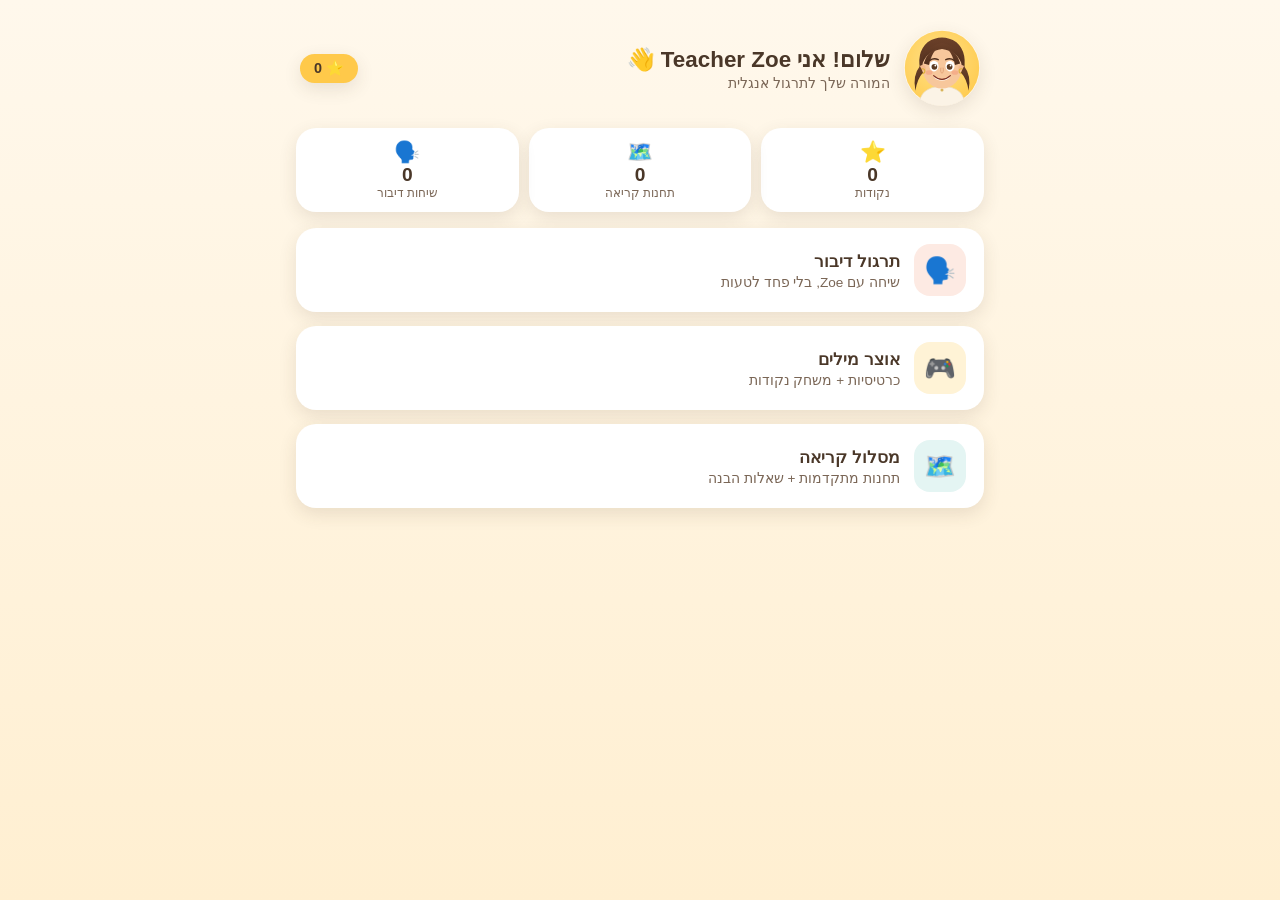
==== static/index.html @ b66007ca "Teacher Zoe - speaking module, vocab game, reading trail, server-side voice Co-Authored-By: Claude S" ====
<!doctype html>
<html lang="he">
<head>
<meta charset="UTF-8">
<meta name="viewport" content="width=device-width, initial-scale=1.0">
<title>Teacher Zoe</title>
<link rel="stylesheet" href="css/styles.css">
</head>
<body>
<div class="wrap">
  <header class="top-bar">
    <div id="zoe-avatar-slot"></div>
    <div>
      <h1>שלום! אני Teacher Zoe 👋</h1>
      <p>המורה שלך לתרגול אנגלית</p>
    </div>
    <span class="points-pill" id="points-pill" style="margin-inline-start:auto;">⭐ 0</span>
  </header>

  <div class="stats-row" id="stats-row"></div>

  <div class="module-grid">
    <a class="module-card" href="speaking.html">
      <div class="module-icon speaking">🗣️</div>
      <div>
        <h2>תרגול דיבור</h2>
        <p>שיחה עם Zoe, בלי פחד לטעות</p>
      </div>
    </a>

    <a class="module-card" href="vocab.html">
      <div class="module-icon vocab">🎮</div>
      <div>
        <h2>אוצר מילים</h2>
        <p>כרטיסיות + משחק נקודות</p>
      </div>
    </a>

    <a class="module-card" href="reading.html">
      <div class="module-icon reading">🗺️</div>
      <div>
        <h2>מסלול קריאה</h2>
        <p>תחנות מתקדמות + שאלות הבנה</p>
      </div>
    </a>
  </div>
</div>

<script src="js/mentor.js"></script>
<script src="js/progress.js"></script>
<script>
  Mentor.render("zoe-avatar-slot", "smile", 76);

  const summary = ZoeProgress.getSummary();
  document.getElementById("points-pill").textContent = `⭐ ${summary.points}`;

  const statsRow = document.getElementById("stats-row");
  const stats = [
    { label: "נקודות", value: summary.points, icon: "⭐" },
    { label: "תחנות קריאה", value: summary.passagesCompleted, icon: "🗺️" },
    { label: "שיחות דיבור", value: summary.speakingTurns, icon: "🗣️" },
  ];
  statsRow.innerHTML = stats.map(s => `
    <div class="card" style="flex:1;min-width:100px;text-align:center;padding:12px;margin:0;">
      <div style="font-size:1.3rem;">${s.icon}</div>
      <div style="font-size:1.2rem;font-weight:700;">${s.value}</div>
      <div style="font-size:0.75rem;color:var(--brown-soft);">${s.label}</div>
    </div>
  `).join("");
</script>
</body>
</html>
---- static/css/styles.css ----
:root {
  --gold: #FFC94A;
  --gold-deep: #E8A93A;
  --cream: #FFF8EC;
  --cream-card: #FFFFFF;
  --brown-text: #4A3728;
  --brown-soft: #7A6656;
  --teal: #2FA9A1;
  --teal-deep: #1F857E;
  --coral: #F4967A;
  --shadow: 0 6px 18px rgba(74, 55, 40, 0.12);
}

* { box-sizing: border-box; }

body {
  margin: 0;
  font-family: "Segoe UI", "Varela Round", Arial, sans-serif;
  background: linear-gradient(180deg, #FFF8EC 0%, #FFEFD1 100%);
  color: var(--brown-text);
  direction: rtl;
  min-height: 100vh;
}

.wrap {
  max-width: 720px;
  margin: 0 auto;
  padding: 20px 16px 60px;
}

header.top-bar {
  display: flex;
  align-items: center;
  gap: 14px;
  padding: 10px 4px 22px;
}

header.top-bar h1 {
  font-size: 1.4rem;
  margin: 0;
}

header.top-bar p {
  margin: 2px 0 0;
  color: var(--brown-soft);
  font-size: 0.9rem;
}

.zoe-avatar { display: block; border-radius: 50%; box-shadow: var(--shadow); flex-shrink: 0; }

.card {
  background: var(--cream-card);
  border-radius: 20px;
  box-shadow: var(--shadow);
  padding: 18px 20px;
  margin-bottom: 16px;
}

.module-grid {
  display: grid;
  grid-template-columns: 1fr;
  gap: 14px;
}

.module-card {
  display: flex;
  align-items: center;
  gap: 14px;
  text-decoration: none;
  color: var(--brown-text);
  background: var(--cream-card);
  border-radius: 20px;
  padding: 16px 18px;
  box-shadow: var(--shadow);
  transition: transform 0.15s ease;
}

.module-card:active { transform: scale(0.98); }

.module-icon {
  width: 52px;
  height: 52px;
  border-radius: 16px;
  display: flex;
  align-items: center;
  justify-content: center;
  font-size: 1.6rem;
  flex-shrink: 0;
}

.module-icon.speaking { background: #FDEAE3; }
.module-icon.vocab { background: #FFF3D6; }
.module-icon.reading { background: #E4F5F3; }

.module-card h2 { margin: 0 0 2px; font-size: 1.05rem; }
.module-card p { margin: 0; font-size: 0.85rem; color: var(--brown-soft); }

.badge-new {
  margin-inline-start: auto;
  background: var(--teal);
  color: white;
  font-size: 0.72rem;
  padding: 3px 9px;
  border-radius: 999px;
  flex-shrink: 0;
}

.btn {
  display: inline-flex;
  align-items: center;
  justify-content: center;
  gap: 8px;
  border: none;
  border-radius: 999px;
  padding: 12px 24px;
  font-size: 1rem;
  font-weight: 600;
  cursor: pointer;
  box-shadow: var(--shadow);
}

.btn-primary { background: var(--teal); color: white; }
.btn-primary:active { background: var(--teal-deep); }

.btn-secondary { background: var(--gold); color: var(--brown-text); }

a.back-link {
  display: inline-block;
  margin-bottom: 14px;
  color: var(--brown-soft);
  text-decoration: none;
  font-size: 0.9rem;
}

/* Speaking module */
.mic-button {
  width: 88px;
  height: 88px;
  border-radius: 50%;
  border: none;
  background: var(--teal);
  color: white;
  font-size: 2rem;
  box-shadow: 0 8px 22px rgba(47, 169, 161, 0.4);
  cursor: pointer;
  transition: transform 0.15s ease, background 0.2s ease;
}

.mic-button.listening {
  background: var(--coral);
  animation: pulse 1.2s infinite;
}

@keyframes pulse {
  0% { box-shadow: 0 0 0 0 rgba(244, 150, 122, 0.5); }
  70% { box-shadow: 0 0 0 20px rgba(244, 150, 122, 0); }
  100% { box-shadow: 0 0 0 0 rgba(244, 150, 122, 0); }
}

.chat-log {
  display: flex;
  flex-direction: column;
  gap: 10px;
  margin-bottom: 18px;
}

.bubble {
  padding: 12px 16px;
  border-radius: 18px;
  max-width: 85%;
  font-size: 0.98rem;
  line-height: 1.45;
}

.bubble.zoe {
  background: #FFF3D6;
  align-self: flex-start;
  border-bottom-left-radius: 4px;
  direction: ltr;
  text-align: left;
}

.bubble.hint {
  background: transparent;
  color: var(--brown-soft);
  font-size: 0.82rem;
  align-self: flex-start;
  padding: 0 16px;
  direction: rtl;
  text-align: right;
}

.bubble.hint-en {
  background: transparent;
  color: var(--teal-deep);
  font-weight: 600;
  font-size: 0.85rem;
  align-self: flex-start;
  padding: 0 16px;
  direction: ltr;
  text-align: left;
}

.bubble.me {
  background: var(--teal);
  color: white;
  align-self: flex-end;
  border-bottom-right-radius: 4px;
  direction: ltr;
  text-align: left;
}

.speaking-stage {
  text-align: center;
  margin: 18px 0 26px;
}

.status-line {
  min-height: 22px;
  font-size: 0.9rem;
  color: var(--brown-soft);
  margin-top: 10px;
}

.category-picker {
  display: flex;
  flex-wrap: wrap;
  gap: 8px;
  margin-bottom: 6px;
}

.category-chip {
  border: 2px solid var(--gold);
  background: var(--cream-card);
  border-radius: 999px;
  padding: 8px 14px;
  font-size: 0.88rem;
  cursor: pointer;
}

.category-chip.active {
  background: var(--gold);
}

/* Vocab flashcards */
.flashcard {
  background: var(--cream-card);
  border-radius: 20px;
  box-shadow: var(--shadow);
  padding: 28px 20px;
  text-align: center;
  cursor: pointer;
  min-height: 160px;
  display: flex;
  flex-direction: column;
  align-items: center;
  justify-content: center;
  gap: 8px;
}

.flashcard .word { font-size: 1.8rem; font-weight: 700; direction: ltr; }
.flashcard .example { font-size: 0.95rem; color: var(--brown-soft); direction: ltr; }
.flashcard .translation { font-size: 1.2rem; color: var(--teal-deep); font-weight: 600; }
.flashcard .hint { font-size: 0.8rem; color: var(--brown-soft); margin-top: 8px; }

.card-nav {
  display: flex;
  justify-content: space-between;
  align-items: center;
  margin-top: 14px;
}

/* Reading */
.passage-text {
  font-size: 1.05rem;
  line-height: 1.7;
  direction: ltr;
  text-align: left;
}

.question-block {
  margin-top: 14px;
  padding-top: 14px;
  border-top: 1px dashed #E7D9BE;
}

.question-block p.q { font-weight: 600; direction: ltr; text-align: left; margin-bottom: 6px; }

/* Points pill */
.points-pill {
  display: inline-flex;
  align-items: center;
  gap: 6px;
  background: var(--gold);
  color: var(--brown-text);
  font-weight: 700;
  padding: 6px 14px;
  border-radius: 999px;
  font-size: 0.9rem;
  box-shadow: var(--shadow);
}

.stats-row {
  display: flex;
  gap: 10px;
  flex-wrap: wrap;
  margin-bottom: 16px;
}

/* Reading trail map */
.trail {
  position: relative;
  padding: 10px 0 20px;
}

.trail::before {
  content: "";
  position: absolute;
  top: 10px;
  bottom: 10px;
  left: 50%;
  width: 4px;
  transform: translateX(-50%);
  background: repeating-linear-gradient(
    to bottom, var(--gold-deep) 0 10px, transparent 10px 20px
  );
  border-radius: 4px;
}

.trail-station {
  position: relative;
  display: flex;
  align-items: center;
  gap: 12px;
  margin-bottom: 30px;
  z-index: 1;
}

.trail-station:nth-child(odd) { flex-direction: row; }
.trail-station:nth-child(even) { flex-direction: row-reverse; }

.trail-station .spacer { flex: 1; }

.station-circle {
  width: 62px;
  height: 62px;
  min-width: 62px;
  border-radius: 50%;
  background: var(--cream-card);
  box-shadow: var(--shadow);
  display: flex;
  align-items: center;
  justify-content: center;
  font-size: 1.6rem;
  border: 3px solid var(--gold);
  cursor: pointer;
  position: relative;
}

.station-circle.locked {
  opacity: 0.55;
  border-color: #d8cdb8;
  cursor: not-allowed;
  filter: grayscale(0.6);
}

.station-circle.completed { border-color: var(--teal); }

.station-stars {
  position: absolute;
  top: -12px;
  left: 50%;
  transform: translateX(-50%);
  font-size: 0.75rem;
  white-space: nowrap;
}

.station-label {
  background: var(--cream-card);
  padding: 8px 14px;
  border-radius: 14px;
  box-shadow: var(--shadow);
  font-size: 0.85rem;
  max-width: 140px;
}

.station-label .lvl {
  display: block;
  font-size: 0.72rem;
  color: var(--brown-soft);
  margin-top: 2px;
}

/* Quiz game (vocab) */
.mode-toggle {
  display: flex;
  gap: 8px;
  margin-bottom: 14px;
}

.mode-toggle button {
  flex: 1;
  border: 2px solid var(--gold);
  background: var(--cream-card);
  border-radius: 14px;
  padding: 10px;
  font-weight: 600;
  cursor: pointer;
}

.mode-toggle button.active { background: var(--gold); }

.quiz-header {
  display: flex;
  justify-content: space-between;
  align-items: center;
  margin-bottom: 12px;
  font-size: 0.9rem;
  color: var(--brown-soft);
}

.quiz-prompt {
  text-align: center;
  font-size: 1.5rem;
  font-weight: 700;
  padding: 22px 10px;
  direction: ltr;
}

.quiz-choices {
  display: flex;
  flex-direction: column;
  gap: 10px;
}

.quiz-choice {
  border: 2px solid var(--gold);
  background: var(--cream-card);
  border-radius: 14px;
  padding: 14px;
  font-size: 1rem;
  cursor: pointer;
  direction: rtl;
  text-align: right;
  transition: background 0.15s ease, border-color 0.15s ease;
}

.quiz-choice.correct { background: #DDF3E4; border-color: #4CAF7D; }
.quiz-choice.wrong { background: #FBE3DE; border-color: var(--coral); }
.quiz-choice[disabled] { cursor: default; }

.streak-badge {
  background: var(--coral);
  color: white;
  border-radius: 999px;
  padding: 4px 10px;
  font-size: 0.8rem;
}

@media (max-width: 420px) {
  .wrap { padding: 14px 10px 50px; }
  .station-label { max-width: 110px; font-size: 0.78rem; }
  .quiz-prompt { font-size: 1.25rem; }
}
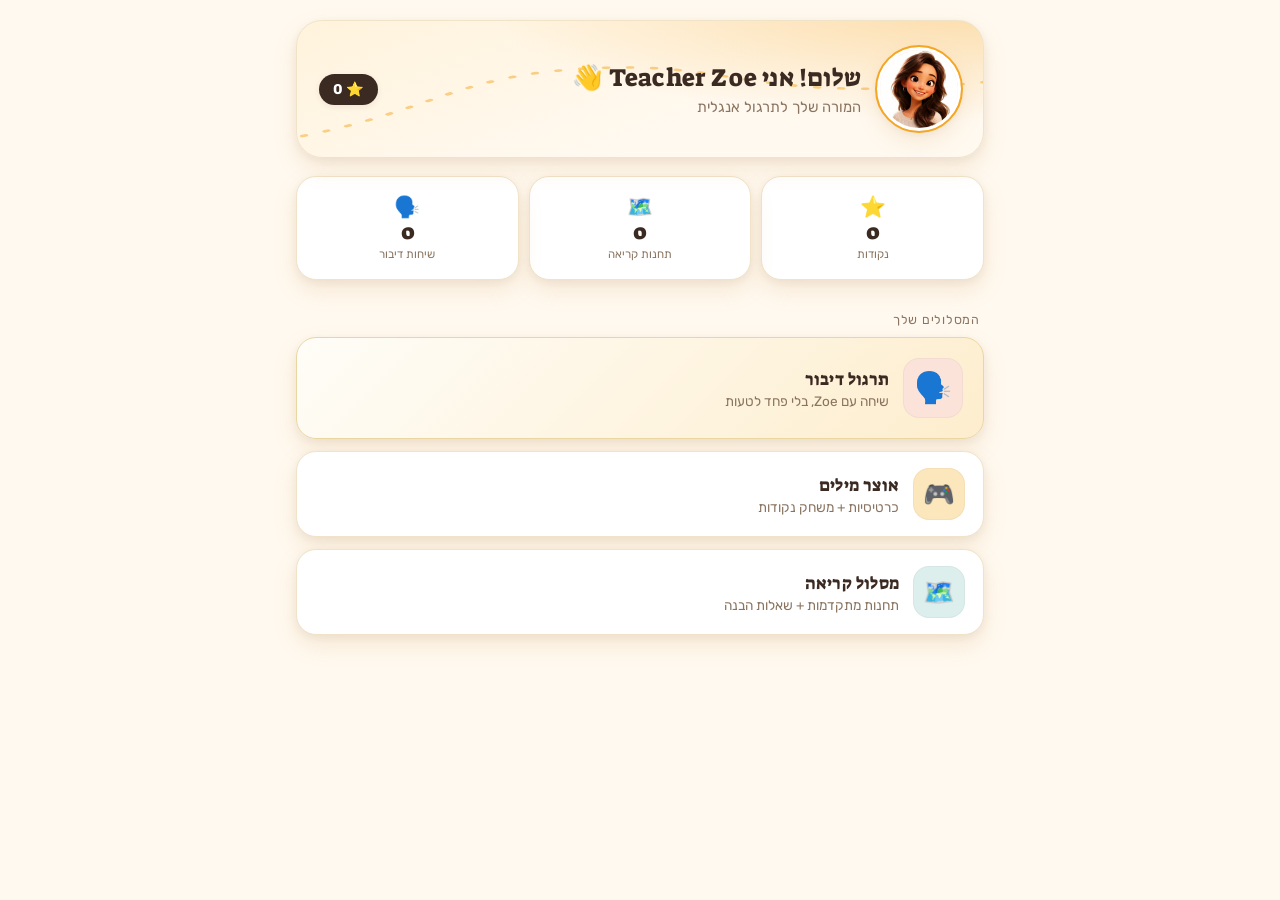
==== commit b095ce6c: "Visual redesign: real Zoe portrait, warm amber/teal palette from her portrait, Suez One + Rubik type" ====
--- a/static/index.html
+++ b/static/index.html
@@ -4,23 +4,33 @@
 <meta charset="UTF-8">
 <meta name="viewport" content="width=device-width, initial-scale=1.0">
 <title>Teacher Zoe</title>
+<link rel="preconnect" href="https://fonts.googleapis.com">
+<link rel="preconnect" href="https://fonts.gstatic.com" crossorigin>
+<link href="https://fonts.googleapis.com/css2?family=Suez+One&family=Rubik:wght@400;500;600;700;800&display=swap" rel="stylesheet">
 <link rel="stylesheet" href="css/styles.css">
 </head>
 <body>
 <div class="wrap">
-  <header class="top-bar">
-    <div id="zoe-avatar-slot"></div>
-    <div>
-      <h1>שלום! אני Teacher Zoe 👋</h1>
-      <p>המורה שלך לתרגול אנגלית</p>
+  <div class="hero-header">
+    <svg class="path-swoosh" viewBox="0 0 400 160" preserveAspectRatio="none" aria-hidden="true">
+      <path d="M-10,140 C80,110 90,60 180,55 C260,50 270,100 410,70"
+            fill="none" stroke="#F5A623" stroke-width="3" stroke-dasharray="2 12" stroke-linecap="round"/>
+    </svg>
+    <div class="hero-row">
+      <img class="zoe-avatar" src="img/zoe-avatar.png" alt="Teacher Zoe" width="84" height="84">
+      <div>
+        <h1>שלום! אני Teacher Zoe 👋</h1>
+        <p>המורה שלך לתרגול אנגלית</p>
+      </div>
+      <span class="points-pill" id="points-pill" style="margin-inline-start:auto;">⭐ 0</span>
     </div>
-    <span class="points-pill" id="points-pill" style="margin-inline-start:auto;">⭐ 0</span>
-  </header>
+  </div>
 
   <div class="stats-row" id="stats-row"></div>
 
+  <div class="section-label">המסלולים שלך</div>
   <div class="module-grid">
-    <a class="module-card" href="speaking.html">
+    <a class="module-card featured" href="speaking.html">
       <div class="module-icon speaking">🗣️</div>
       <div>
         <h2>תרגול דיבור</h2>
@@ -46,11 +56,8 @@
   </div>
 </div>
 
-<script src="js/mentor.js"></script>
 <script src="js/progress.js"></script>
 <script>
-  Mentor.render("zoe-avatar-slot", "smile", 76);
-
   const summary = ZoeProgress.getSummary();
   document.getElementById("points-pill").textContent = `⭐ ${summary.points}`;
 
@@ -61,10 +68,10 @@
     { label: "שיחות דיבור", value: summary.speakingTurns, icon: "🗣️" },
   ];
   statsRow.innerHTML = stats.map(s => `
-    <div class="card" style="flex:1;min-width:100px;text-align:center;padding:12px;margin:0;">
-      <div style="font-size:1.3rem;">${s.icon}</div>
-      <div style="font-size:1.2rem;font-weight:700;">${s.value}</div>
-      <div style="font-size:0.75rem;color:var(--brown-soft);">${s.label}</div>
+    <div class="card stat-tile">
+      <div class="stat-icon">${s.icon}</div>
+      <div class="stat-value">${s.value}</div>
+      <div class="stat-label">${s.label}</div>
     </div>
   `).join("");
 </script>
--- a/static/css/styles.css
+++ b/static/css/styles.css
@@ -1,25 +1,62 @@
+/* ============================================================
+   Teacher Zoe - design tokens
+   Palette pulled directly from Zoe's own portrait (amber backdrop,
+   espresso hair, ivory sweater, warm terracotta blush) so the whole
+   site reads as one crafted world around her, not a generic kids-app
+   template.
+   ============================================================ */
 :root {
-  --gold: #FFC94A;
-  --gold-deep: #E8A93A;
-  --cream: #FFF8EC;
-  --cream-card: #FFFFFF;
-  --brown-text: #4A3728;
-  --brown-soft: #7A6656;
-  --teal: #2FA9A1;
-  --teal-deep: #1F857E;
-  --coral: #F4967A;
-  --shadow: 0 6px 18px rgba(74, 55, 40, 0.12);
+  --ink: #3B2A22;           /* espresso - primary text, from her hair */
+  --ink-soft: #8A7460;      /* warm taupe - secondary text */
+  --canvas: #FFF9F0;        /* ivory - from her sweater */
+  --card: #FFFFFF;
+  --card-border: #F1E3C8;   /* hairline warm border, keeps white cards off the ivory canvas */
+
+  --amber: #F5A623;         /* signature - from the portrait backdrop */
+  --amber-deep: #C97F1D;
+  --amber-soft: #FCE7BC;    /* tint for icon chips / badges */
+
+  --teal: #1B6B67;          /* primary action color - mic, CTAs */
+  --teal-deep: #124E4B;
+  --teal-soft: #DCEFEC;
+
+  --terracotta: #E8795A;    /* encouragement / streaks / warmth, from her blush */
+  --terracotta-soft: #FBE3DA;
+
+  --gold-line: #C89B3C;     /* fine metallic accent, from her earrings */
+
+  /* legacy aliases kept so older markup/inline-styles keep working */
+  --brown-text: var(--ink);
+  --brown-soft: var(--ink-soft);
+  --cream: var(--canvas);
+  --cream-card: var(--card);
+  --gold: var(--amber);
+  --gold-deep: var(--amber-deep);
+  --coral: var(--terracotta);
+
+  --font-display: "Suez One", "Rubik", sans-serif;
+  --font-body: "Rubik", "Segoe UI", Arial, sans-serif;
+
+  --shadow-sm: 0 2px 6px rgba(59, 42, 34, 0.08);
+  --shadow: 0 3px 8px rgba(59, 42, 34, 0.06), 0 10px 24px rgba(197, 138, 43, 0.14);
+  --shadow-lift: 0 6px 14px rgba(59, 42, 34, 0.10), 0 16px 34px rgba(197, 138, 43, 0.18);
 }
 
 * { box-sizing: border-box; }
 
 body {
   margin: 0;
-  font-family: "Segoe UI", "Varela Round", Arial, sans-serif;
-  background: linear-gradient(180deg, #FFF8EC 0%, #FFEFD1 100%);
-  color: var(--brown-text);
+  font-family: var(--font-body);
+  background: var(--canvas);
+  color: var(--ink);
   direction: rtl;
   min-height: 100vh;
+}
+
+h1, h2, .quiz-prompt, .finish-title, #finish-title {
+  font-family: var(--font-display);
+  font-weight: 400;
+  letter-spacing: 0.2px;
 }
 
 .wrap {
@@ -36,30 +73,125 @@
 }
 
 header.top-bar h1 {
-  font-size: 1.4rem;
+  font-size: 1.5rem;
   margin: 0;
 }
 
 header.top-bar p {
   margin: 2px 0 0;
-  color: var(--brown-soft);
+  color: var(--ink-soft);
   font-size: 0.9rem;
 }
 
-.zoe-avatar { display: block; border-radius: 50%; box-shadow: var(--shadow); flex-shrink: 0; }
+.zoe-avatar {
+  display: block;
+  border-radius: 50%;
+  object-fit: cover;
+  background: var(--amber-soft);
+  box-shadow: var(--shadow);
+  border: 3px solid #fff;
+  outline: 2px solid var(--amber);
+  flex-shrink: 0;
+}
+
+/* ---------------- Dashboard hero ---------------- */
+.hero-header {
+  position: relative;
+  border-radius: 26px;
+  padding: 26px 22px;
+  margin-bottom: 18px;
+  overflow: hidden;
+  background:
+    radial-gradient(120% 140% at 100% -10%, rgba(245, 166, 35, 0.35), transparent 60%),
+    linear-gradient(160deg, #FFF3DC 0%, var(--canvas) 65%);
+  border: 1px solid var(--card-border);
+  box-shadow: var(--shadow);
+}
+
+.hero-header .path-swoosh {
+  position: absolute;
+  inset: 0;
+  width: 100%;
+  height: 100%;
+  opacity: 0.5;
+  pointer-events: none;
+}
+
+.hero-header .hero-row {
+  position: relative;
+  display: flex;
+  align-items: center;
+  gap: 16px;
+}
+
+.hero-header .zoe-avatar { width: 84px; height: 84px; }
+
+.hero-header h1 {
+  font-size: 1.55rem;
+  margin: 0;
+  color: var(--ink);
+}
+
+.hero-header p {
+  margin: 4px 0 0;
+  color: var(--ink-soft);
+  font-size: 0.92rem;
+}
+
+.points-pill {
+  display: inline-flex;
+  align-items: center;
+  gap: 6px;
+  background: var(--ink);
+  color: #fff;
+  font-weight: 700;
+  padding: 7px 14px;
+  border-radius: 999px;
+  font-size: 0.88rem;
+  box-shadow: var(--shadow-sm);
+  white-space: nowrap;
+}
+
+.stats-row {
+  display: flex;
+  gap: 10px;
+  flex-wrap: wrap;
+  margin-bottom: 16px;
+}
+
+.stat-tile {
+  flex: 1;
+  min-width: 100px;
+  text-align: center;
+  padding: 14px 10px;
+  margin: 0;
+}
+
+.stat-tile .stat-icon { font-size: 1.3rem; }
+.stat-tile .stat-value { font-size: 1.25rem; font-weight: 700; font-family: var(--font-display); }
+.stat-tile .stat-label { font-size: 0.72rem; color: var(--ink-soft); margin-top: 2px; }
 
 .card {
-  background: var(--cream-card);
+  background: var(--card);
+  border: 1px solid var(--card-border);
   border-radius: 20px;
   box-shadow: var(--shadow);
   padding: 18px 20px;
   margin-bottom: 16px;
 }
 
+.section-label {
+  font-size: 0.78rem;
+  color: var(--ink-soft);
+  text-transform: uppercase;
+  letter-spacing: 0.06em;
+  margin: 4px 4px 10px;
+}
+
 .module-grid {
   display: grid;
   grid-template-columns: 1fr;
-  gap: 14px;
+  gap: 12px;
 }
 
 .module-card {
@@ -67,15 +199,28 @@
   align-items: center;
   gap: 14px;
   text-decoration: none;
-  color: var(--brown-text);
-  background: var(--cream-card);
+  color: var(--ink);
+  background: var(--card);
+  border: 1px solid var(--card-border);
   border-radius: 20px;
   padding: 16px 18px;
   box-shadow: var(--shadow);
-  transition: transform 0.15s ease;
+  transition: transform 0.15s ease, box-shadow 0.15s ease;
 }
 
 .module-card:active { transform: scale(0.98); }
+
+.module-card.featured {
+  background: linear-gradient(135deg, #FFFDF8 0%, var(--amber-soft) 140%);
+  border-color: #EAD6A0;
+  padding: 20px;
+}
+
+.module-card.featured .module-icon {
+  width: 60px;
+  height: 60px;
+  font-size: 1.9rem;
+}
 
 .module-icon {
   width: 52px;
@@ -86,18 +231,19 @@
   justify-content: center;
   font-size: 1.6rem;
   flex-shrink: 0;
-}
-
-.module-icon.speaking { background: #FDEAE3; }
-.module-icon.vocab { background: #FFF3D6; }
-.module-icon.reading { background: #E4F5F3; }
-
-.module-card h2 { margin: 0 0 2px; font-size: 1.05rem; }
-.module-card p { margin: 0; font-size: 0.85rem; color: var(--brown-soft); }
+  box-shadow: inset 0 0 0 1px rgba(59, 42, 34, 0.04);
+}
+
+.module-icon.speaking { background: var(--terracotta-soft); }
+.module-icon.vocab { background: var(--amber-soft); }
+.module-icon.reading { background: var(--teal-soft); }
+
+.module-card h2 { margin: 0 0 2px; font-size: 1.08rem; font-family: var(--font-display); font-weight: 400; }
+.module-card p { margin: 0; font-size: 0.85rem; color: var(--ink-soft); }
 
 .badge-new {
   margin-inline-start: auto;
-  background: var(--teal);
+  background: var(--terracotta);
   color: white;
   font-size: 0.72rem;
   padding: 3px 9px;
@@ -113,21 +259,24 @@
   border: none;
   border-radius: 999px;
   padding: 12px 24px;
+  font-family: var(--font-body);
   font-size: 1rem;
   font-weight: 600;
   cursor: pointer;
-  box-shadow: var(--shadow);
-}
-
-.btn-primary { background: var(--teal); color: white; }
-.btn-primary:active { background: var(--teal-deep); }
-
-.btn-secondary { background: var(--gold); color: var(--brown-text); }
+  box-shadow: var(--shadow-sm);
+  transition: transform 0.12s ease, box-shadow 0.12s ease;
+}
+.btn:active { transform: translateY(1px); box-shadow: none; }
+
+.btn-primary { background: var(--teal); color: white; box-shadow: 0 4px 0 var(--teal-deep), var(--shadow-sm); }
+.btn-primary:active { background: var(--teal); transform: translateY(3px); box-shadow: 0 1px 0 var(--teal-deep); }
+
+.btn-secondary { background: var(--amber-soft); color: var(--ink); border: 1px solid #EAD6A0; }
 
 a.back-link {
   display: inline-block;
   margin-bottom: 14px;
-  color: var(--brown-soft);
+  color: var(--ink-soft);
   text-decoration: none;
   font-size: 0.9rem;
 }
@@ -141,20 +290,22 @@
   background: var(--teal);
   color: white;
   font-size: 2rem;
-  box-shadow: 0 8px 22px rgba(47, 169, 161, 0.4);
+  box-shadow: 0 6px 0 var(--teal-deep), 0 10px 26px rgba(27, 107, 103, 0.35);
   cursor: pointer;
   transition: transform 0.15s ease, background 0.2s ease;
 }
+.mic-button:active { transform: translateY(3px); box-shadow: 0 2px 0 var(--teal-deep); }
 
 .mic-button.listening {
-  background: var(--coral);
+  background: var(--terracotta);
+  box-shadow: 0 6px 0 #C15A3D, 0 10px 26px rgba(232, 121, 90, 0.4);
   animation: pulse 1.2s infinite;
 }
 
 @keyframes pulse {
-  0% { box-shadow: 0 0 0 0 rgba(244, 150, 122, 0.5); }
-  70% { box-shadow: 0 0 0 20px rgba(244, 150, 122, 0); }
-  100% { box-shadow: 0 0 0 0 rgba(244, 150, 122, 0); }
+  0% { box-shadow: 0 6px 0 #C15A3D, 0 0 0 0 rgba(232, 121, 90, 0.5); }
+  70% { box-shadow: 0 6px 0 #C15A3D, 0 0 0 20px rgba(232, 121, 90, 0); }
+  100% { box-shadow: 0 6px 0 #C15A3D, 0 0 0 0 rgba(232, 121, 90, 0); }
 }
 
 .chat-log {
@@ -173,7 +324,7 @@
 }
 
 .bubble.zoe {
-  background: #FFF3D6;
+  background: var(--amber-soft);
   align-self: flex-start;
   border-bottom-left-radius: 4px;
   direction: ltr;
@@ -182,7 +333,7 @@
 
 .bubble.hint {
   background: transparent;
-  color: var(--brown-soft);
+  color: var(--ink-soft);
   font-size: 0.82rem;
   align-self: flex-start;
   padding: 0 16px;
@@ -218,7 +369,7 @@
 .status-line {
   min-height: 22px;
   font-size: 0.9rem;
-  color: var(--brown-soft);
+  color: var(--ink-soft);
   margin-top: 10px;
 }
 
@@ -230,21 +381,23 @@
 }
 
 .category-chip {
-  border: 2px solid var(--gold);
-  background: var(--cream-card);
+  border: 1.5px solid var(--card-border);
+  background: var(--card);
   border-radius: 999px;
   padding: 8px 14px;
   font-size: 0.88rem;
   cursor: pointer;
-}
-
-.category-chip.active {
-  background: var(--gold);
-}
+  box-shadow: var(--shadow-sm);
+  transition: border-color 0.15s ease, background 0.15s ease;
+}
+
+.category-chip:hover { border-color: var(--amber); }
+.category-chip.active { background: var(--amber-soft); border-color: var(--amber); }
 
 /* Vocab flashcards */
 .flashcard {
-  background: var(--cream-card);
+  background: var(--card);
+  border: 1px solid var(--card-border);
   border-radius: 20px;
   box-shadow: var(--shadow);
   padding: 28px 20px;
@@ -258,10 +411,10 @@
   gap: 8px;
 }
 
-.flashcard .word { font-size: 1.8rem; font-weight: 700; direction: ltr; }
-.flashcard .example { font-size: 0.95rem; color: var(--brown-soft); direction: ltr; }
-.flashcard .translation { font-size: 1.2rem; color: var(--teal-deep); font-weight: 600; }
-.flashcard .hint { font-size: 0.8rem; color: var(--brown-soft); margin-top: 8px; }
+.flashcard .word { font-size: 1.9rem; font-weight: 700; font-family: var(--font-display); direction: ltr; }
+.flashcard .example { font-size: 0.95rem; color: var(--ink-soft); direction: ltr; }
+.flashcard .translation { font-size: 1.25rem; color: var(--teal-deep); font-weight: 700; font-family: var(--font-display); }
+.flashcard .hint { font-size: 0.8rem; color: var(--ink-soft); margin-top: 8px; }
 
 .card-nav {
   display: flex;
@@ -273,7 +426,7 @@
 /* Reading */
 .passage-text {
   font-size: 1.05rem;
-  line-height: 1.7;
+  line-height: 1.75;
   direction: ltr;
   text-align: left;
 }
@@ -281,31 +434,10 @@
 .question-block {
   margin-top: 14px;
   padding-top: 14px;
-  border-top: 1px dashed #E7D9BE;
+  border-top: 1px dashed var(--card-border);
 }
 
 .question-block p.q { font-weight: 600; direction: ltr; text-align: left; margin-bottom: 6px; }
-
-/* Points pill */
-.points-pill {
-  display: inline-flex;
-  align-items: center;
-  gap: 6px;
-  background: var(--gold);
-  color: var(--brown-text);
-  font-weight: 700;
-  padding: 6px 14px;
-  border-radius: 999px;
-  font-size: 0.9rem;
-  box-shadow: var(--shadow);
-}
-
-.stats-row {
-  display: flex;
-  gap: 10px;
-  flex-wrap: wrap;
-  margin-bottom: 16px;
-}
 
 /* Reading trail map */
 .trail {
@@ -322,7 +454,7 @@
   width: 4px;
   transform: translateX(-50%);
   background: repeating-linear-gradient(
-    to bottom, var(--gold-deep) 0 10px, transparent 10px 20px
+    to bottom, var(--amber) 0 10px, transparent 10px 20px
   );
   border-radius: 4px;
 }
@@ -346,13 +478,13 @@
   height: 62px;
   min-width: 62px;
   border-radius: 50%;
-  background: var(--cream-card);
+  background: var(--card);
   box-shadow: var(--shadow);
   display: flex;
   align-items: center;
   justify-content: center;
   font-size: 1.6rem;
-  border: 3px solid var(--gold);
+  border: 3px solid var(--amber);
   cursor: pointer;
   position: relative;
 }
@@ -376,10 +508,11 @@
 }
 
 .station-label {
-  background: var(--cream-card);
+  background: var(--card);
+  border: 1px solid var(--card-border);
   padding: 8px 14px;
   border-radius: 14px;
-  box-shadow: var(--shadow);
+  box-shadow: var(--shadow-sm);
   font-size: 0.85rem;
   max-width: 140px;
 }
@@ -387,11 +520,11 @@
 .station-label .lvl {
   display: block;
   font-size: 0.72rem;
-  color: var(--brown-soft);
+  color: var(--ink-soft);
   margin-top: 2px;
 }
 
-/* Quiz game (vocab) */
+/* Quiz game (vocab + reading) */
 .mode-toggle {
   display: flex;
   gap: 8px;
@@ -400,15 +533,16 @@
 
 .mode-toggle button {
   flex: 1;
-  border: 2px solid var(--gold);
-  background: var(--cream-card);
+  border: 1.5px solid var(--card-border);
+  background: var(--card);
   border-radius: 14px;
   padding: 10px;
+  font-family: var(--font-body);
   font-weight: 600;
   cursor: pointer;
 }
 
-.mode-toggle button.active { background: var(--gold); }
+.mode-toggle button.active { background: var(--amber-soft); border-color: var(--amber); }
 
 .quiz-header {
   display: flex;
@@ -416,13 +550,12 @@
   align-items: center;
   margin-bottom: 12px;
   font-size: 0.9rem;
-  color: var(--brown-soft);
+  color: var(--ink-soft);
 }
 
 .quiz-prompt {
   text-align: center;
-  font-size: 1.5rem;
-  font-weight: 700;
+  font-size: 1.6rem;
   padding: 22px 10px;
   direction: ltr;
 }
@@ -434,10 +567,11 @@
 }
 
 .quiz-choice {
-  border: 2px solid var(--gold);
-  background: var(--cream-card);
+  border: 1.5px solid var(--card-border);
+  background: var(--card);
   border-radius: 14px;
   padding: 14px;
+  font-family: var(--font-body);
   font-size: 1rem;
   cursor: pointer;
   direction: rtl;
@@ -445,12 +579,12 @@
   transition: background 0.15s ease, border-color 0.15s ease;
 }
 
-.quiz-choice.correct { background: #DDF3E4; border-color: #4CAF7D; }
-.quiz-choice.wrong { background: #FBE3DE; border-color: var(--coral); }
+.quiz-choice.correct { background: #E3F3E7; border-color: #4CAF7D; }
+.quiz-choice.wrong { background: var(--terracotta-soft); border-color: var(--terracotta); }
 .quiz-choice[disabled] { cursor: default; }
 
 .streak-badge {
-  background: var(--coral);
+  background: var(--terracotta);
   color: white;
   border-radius: 999px;
   padding: 4px 10px;
@@ -460,5 +594,7 @@
 @media (max-width: 420px) {
   .wrap { padding: 14px 10px 50px; }
   .station-label { max-width: 110px; font-size: 0.78rem; }
-  .quiz-prompt { font-size: 1.25rem; }
-}
+  .quiz-prompt { font-size: 1.3rem; }
+  .hero-header .zoe-avatar { width: 68px; height: 68px; }
+  .hero-header h1 { font-size: 1.3rem; }
+}
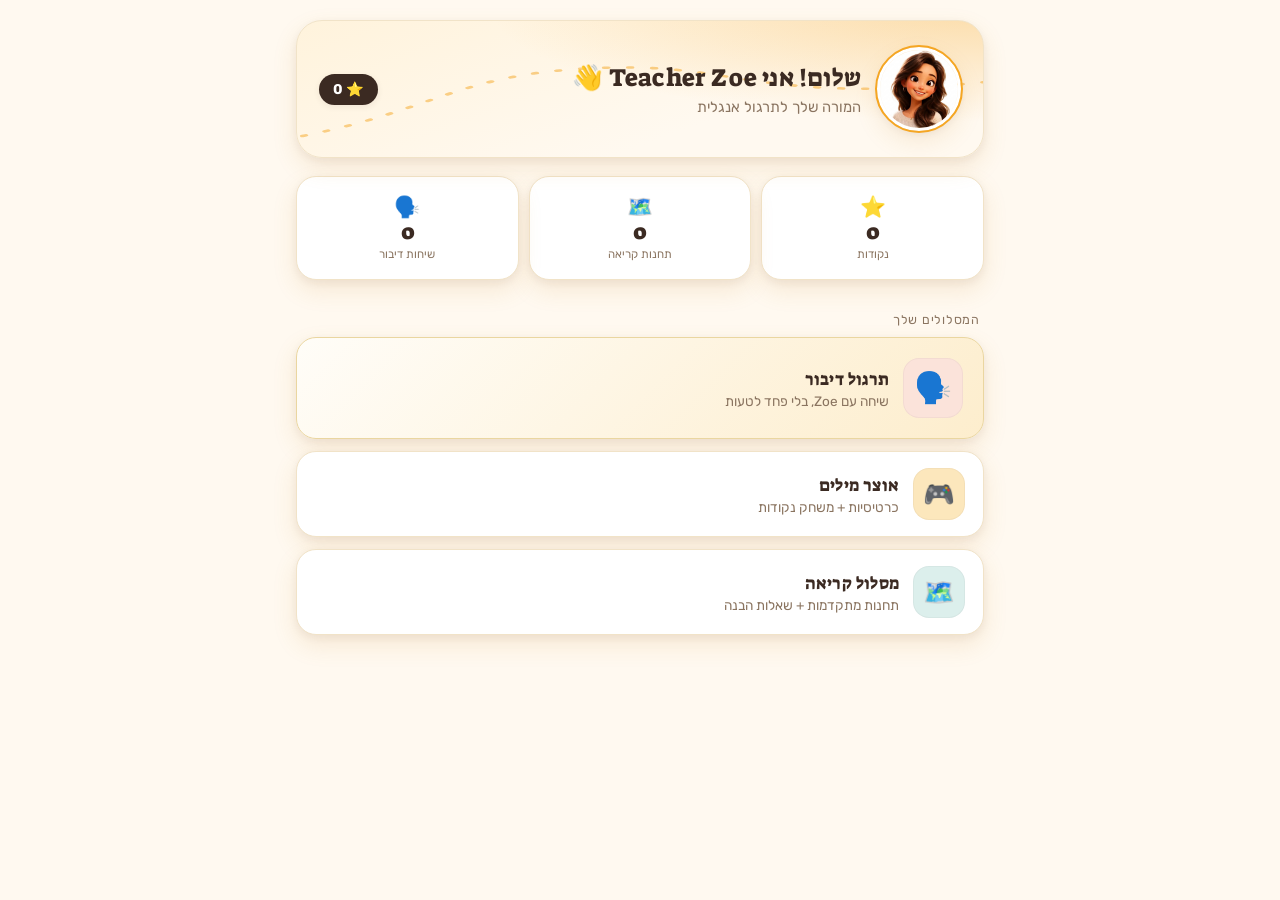
==== commit 3193d2be: "Add 'Zoe is talking' visual: pulsing glow ring + sound-wave badge synced to voice playback Co-Author" ====
--- a/static/index.html
+++ b/static/index.html
@@ -17,7 +17,10 @@
             fill="none" stroke="#F5A623" stroke-width="3" stroke-dasharray="2 12" stroke-linecap="round"/>
     </svg>
     <div class="hero-row">
-      <img class="zoe-avatar" src="img/zoe-avatar.png" alt="Teacher Zoe" width="84" height="84">
+      <span class="zoe-avatar-wrap">
+        <img class="zoe-avatar" src="img/zoe-avatar.png" alt="Teacher Zoe" width="84" height="84">
+        <span class="zoe-wave" aria-hidden="true"><i></i><i></i><i></i></span>
+      </span>
       <div>
         <h1>שלום! אני Teacher Zoe 👋</h1>
         <p>המורה שלך לתרגול אנגלית</p>
--- a/static/css/styles.css
+++ b/static/css/styles.css
@@ -94,6 +94,68 @@
   flex-shrink: 0;
 }
 
+/* "Zoe is talking" indicator: a pulsing glow ring + a small sound-wave badge,
+   toggled by tts-en.js via body.zoe-is-speaking while her voice is playing. */
+.zoe-avatar-wrap {
+  position: relative;
+  display: inline-flex;
+  flex-shrink: 0;
+}
+
+body.zoe-is-speaking .zoe-avatar-wrap .zoe-avatar {
+  animation: zoe-pulse-ring 1.1s ease-in-out infinite;
+}
+
+@keyframes zoe-pulse-ring {
+  0%, 100% { box-shadow: var(--shadow), 0 0 0 0 rgba(245, 166, 35, 0.55); }
+  50% { box-shadow: var(--shadow), 0 0 0 9px rgba(245, 166, 35, 0); }
+}
+
+.zoe-wave {
+  position: absolute;
+  bottom: -4px;
+  inset-inline-end: -4px;
+  display: flex;
+  align-items: flex-end;
+  gap: 2.5px;
+  background: var(--card);
+  border: 1px solid var(--card-border);
+  border-radius: 999px;
+  padding: 5px 6px 4px;
+  box-shadow: var(--shadow-sm);
+  opacity: 0;
+  transform: scale(0.6);
+  transition: opacity 0.18s ease, transform 0.18s ease;
+  pointer-events: none;
+}
+
+body.zoe-is-speaking .zoe-wave {
+  opacity: 1;
+  transform: scale(1);
+}
+
+.zoe-wave i {
+  display: block;
+  width: 3px;
+  border-radius: 2px;
+  background: var(--teal);
+  animation: zoe-wave-bounce 0.9s ease-in-out infinite;
+}
+
+.zoe-wave i:nth-child(1) { height: 6px; animation-delay: 0s; }
+.zoe-wave i:nth-child(2) { height: 11px; animation-delay: 0.15s; }
+.zoe-wave i:nth-child(3) { height: 6px; animation-delay: 0.3s; }
+
+@keyframes zoe-wave-bounce {
+  0%, 100% { transform: scaleY(0.35); }
+  50% { transform: scaleY(1); }
+}
+
+@media (prefers-reduced-motion: reduce) {
+  body.zoe-is-speaking .zoe-avatar-wrap .zoe-avatar { animation: none; }
+  .zoe-wave i { animation: none; }
+}
+
 /* ---------------- Dashboard hero ---------------- */
 .hero-header {
   position: relative;
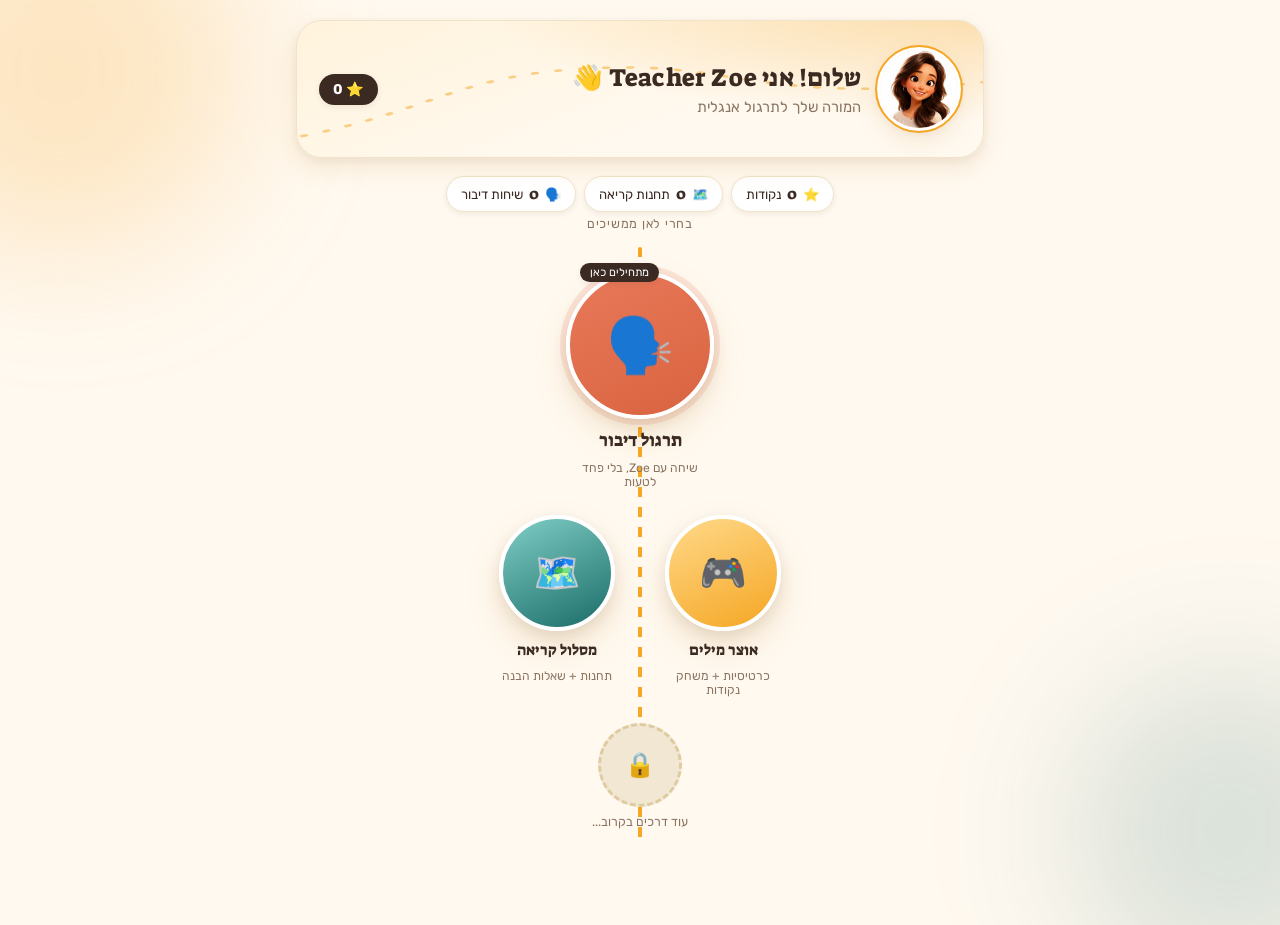
==== commit 83575ecf: "Dashboard redesign: triangle bubble-path hub (Duolingo-pebble pattern), full-page background blobs t" ====
--- a/static/index.html
+++ b/static/index.html
@@ -2,7 +2,7 @@
 <html lang="he">
 <head>
 <meta charset="UTF-8">
-<meta name="viewport" content="width=device-width, initial-scale=1.0">
+<meta name="viewport" content="width=device-width, initial-scale=1.0, viewport-fit=cover">
 <title>Teacher Zoe</title>
 <link rel="preconnect" href="https://fonts.googleapis.com">
 <link rel="preconnect" href="https://fonts.gstatic.com" crossorigin>
@@ -31,31 +31,33 @@
 
   <div class="stats-row" id="stats-row"></div>
 
-  <div class="section-label">המסלולים שלך</div>
-  <div class="module-grid">
-    <a class="module-card featured" href="speaking.html">
-      <div class="module-icon speaking">🗣️</div>
-      <div>
-        <h2>תרגול דיבור</h2>
-        <p>שיחה עם Zoe, בלי פחד לטעות</p>
-      </div>
+  <div class="section-label">בחרי לאן ממשיכים</div>
+
+  <div class="hub">
+    <a class="hub-node" href="speaking.html">
+      <span class="hub-start-tag">מתחילים כאן</span>
+      <div class="hub-circle hub-circle-lg">🗣️</div>
+      <div class="hub-label">תרגול דיבור</div>
+      <div class="hub-sub">שיחה עם Zoe, בלי פחד לטעות</div>
     </a>
 
-    <a class="module-card" href="vocab.html">
-      <div class="module-icon vocab">🎮</div>
-      <div>
-        <h2>אוצר מילים</h2>
-        <p>כרטיסיות + משחק נקודות</p>
-      </div>
-    </a>
+    <div class="hub-row">
+      <a class="hub-node" href="vocab.html">
+        <div class="hub-circle hub-circle-md hub-circle-vocab">🎮</div>
+        <div class="hub-label hub-label-md">אוצר מילים</div>
+        <div class="hub-sub">כרטיסיות + משחק נקודות</div>
+      </a>
+      <a class="hub-node" href="reading.html">
+        <div class="hub-circle hub-circle-md hub-circle-reading">🗺️</div>
+        <div class="hub-label hub-label-md">מסלול קריאה</div>
+        <div class="hub-sub">תחנות + שאלות הבנה</div>
+      </a>
+    </div>
 
-    <a class="module-card" href="reading.html">
-      <div class="module-icon reading">🗺️</div>
-      <div>
-        <h2>מסלול קריאה</h2>
-        <p>תחנות מתקדמות + שאלות הבנה</p>
-      </div>
-    </a>
+    <div class="hub-node-locked">
+      <div class="hub-circle-locked">🔒</div>
+      <div class="hub-label-locked">עוד דרכים בקרוב...</div>
+    </div>
   </div>
 </div>
 
@@ -71,11 +73,7 @@
     { label: "שיחות דיבור", value: summary.speakingTurns, icon: "🗣️" },
   ];
   statsRow.innerHTML = stats.map(s => `
-    <div class="card stat-tile">
-      <div class="stat-icon">${s.icon}</div>
-      <div class="stat-value">${s.value}</div>
-      <div class="stat-label">${s.label}</div>
-    </div>
+    <span class="stat-pill">${s.icon} <b>${s.value}</b> ${s.label}</span>
   `).join("");
 </script>
 </body>
--- a/static/css/styles.css
+++ b/static/css/styles.css
@@ -51,7 +51,23 @@
   color: var(--ink);
   direction: rtl;
   min-height: 100vh;
-}
+  position: relative;
+  overflow-x: hidden;
+}
+
+/* Soft full-page color blobs so wide viewports never read as an empty void
+   around a narrow phone-width card - the world keeps going past the edges. */
+body::before,
+body::after {
+  content: "";
+  position: fixed;
+  border-radius: 50%;
+  filter: blur(70px);
+  z-index: 0;
+  pointer-events: none;
+}
+body::before { width: 360px; height: 360px; background: rgba(245, 166, 35, 0.22); top: -110px; inset-inline-end: -120px; }
+body::after { width: 320px; height: 320px; background: rgba(27, 107, 103, 0.16); bottom: -90px; inset-inline-start: -110px; }
 
 h1, h2, .quiz-prompt, .finish-title, #finish-title {
   font-family: var(--font-display);
@@ -63,6 +79,8 @@
   max-width: 720px;
   margin: 0 auto;
   padding: 20px 16px 60px;
+  position: relative;
+  z-index: 1;
 }
 
 header.top-bar {
@@ -248,6 +266,158 @@
   text-transform: uppercase;
   letter-spacing: 0.06em;
   margin: 4px 4px 10px;
+  text-align: center;
+}
+
+/* Stat pills - compact, so they don't compete with the hub bubbles below */
+.stats-row { display: flex; justify-content: center; gap: 8px; flex-wrap: wrap; margin-bottom: 4px; }
+.stat-pill {
+  display: inline-flex;
+  align-items: center;
+  gap: 6px;
+  background: var(--card);
+  border: 1px solid var(--card-border);
+  border-radius: 999px;
+  padding: 7px 14px;
+  font-size: 0.82rem;
+  box-shadow: var(--shadow-sm);
+}
+.stat-pill b { font-family: var(--font-display); font-weight: 400; font-size: 0.95rem; }
+
+/* ---------------- Home hub: 3 path-bubbles in a triangle, Duolingo-pebble style ---------------- */
+.hub {
+  position: relative;
+  display: flex;
+  flex-direction: column;
+  align-items: center;
+  gap: 26px;
+  padding: 30px 0 36px;
+}
+
+.hub::before {
+  content: "";
+  position: absolute;
+  top: 6px;
+  bottom: 26px;
+  left: 50%;
+  width: 4px;
+  transform: translateX(-50%);
+  background: repeating-linear-gradient(to bottom, var(--amber) 0 10px, transparent 10px 20px);
+  border-radius: 4px;
+  z-index: 0;
+}
+
+.hub-row {
+  position: relative;
+  z-index: 1;
+  display: flex;
+  gap: 38px;
+}
+
+.hub-node {
+  position: relative;
+  z-index: 1;
+  display: flex;
+  flex-direction: column;
+  align-items: center;
+  gap: 9px;
+  text-decoration: none;
+  color: var(--ink);
+  width: 128px;
+}
+
+.hub-circle {
+  border-radius: 50%;
+  display: flex;
+  align-items: center;
+  justify-content: center;
+  border: 4px solid #fff;
+  transition: transform 0.15s ease;
+}
+
+.hub-node:active .hub-circle { transform: scale(0.93); }
+
+.hub-circle-lg {
+  width: 148px;
+  height: 148px;
+  font-size: 3.4rem;
+  background: linear-gradient(155deg, var(--terracotta) 0%, #D9633F 100%);
+  box-shadow: var(--shadow-lift), 0 0 0 6px rgba(232, 121, 90, 0.16);
+}
+
+.hub-circle-md {
+  width: 116px;
+  height: 116px;
+  font-size: 2.4rem;
+  box-shadow: var(--shadow-lift);
+}
+
+.hub-circle-vocab { background: linear-gradient(155deg, #FFD98A 0%, var(--amber) 100%); }
+.hub-circle-reading { background: linear-gradient(155deg, #7FCFC7 0%, var(--teal) 100%); }
+
+.hub-label {
+  font-family: var(--font-display);
+  font-weight: 400;
+  font-size: 1.12rem;
+  text-align: center;
+}
+
+.hub-label-md { font-size: 0.95rem; }
+
+.hub-sub {
+  font-size: 0.76rem;
+  color: var(--ink-soft);
+  text-align: center;
+  font-family: var(--font-body);
+}
+
+.hub-start-tag {
+  position: absolute;
+  top: -8px;
+  inset-inline-end: 4px;
+  background: var(--ink);
+  color: #fff;
+  font-size: 0.7rem;
+  padding: 3px 10px;
+  border-radius: 999px;
+  z-index: 2;
+  box-shadow: var(--shadow-sm);
+}
+
+.hub-node-locked {
+  position: relative;
+  z-index: 1;
+  display: flex;
+  flex-direction: column;
+  align-items: center;
+  gap: 7px;
+  width: 128px;
+}
+
+.hub-circle-locked {
+  width: 84px;
+  height: 84px;
+  border-radius: 50%;
+  background: #F1E7D2;
+  border: 3px dashed #DECBA0;
+  display: flex;
+  align-items: center;
+  justify-content: center;
+  font-size: 1.5rem;
+  color: #B7A480;
+}
+
+.hub-label-locked {
+  color: var(--ink-soft);
+  font-size: 0.78rem;
+  text-align: center;
+}
+
+@media (max-width: 380px) {
+  .hub-row { gap: 22px; }
+  .hub-node, .hub-node-locked { width: 108px; }
+  .hub-circle-lg { width: 130px; height: 130px; font-size: 2.9rem; }
+  .hub-circle-md { width: 100px; height: 100px; font-size: 2.1rem; }
 }
 
 .module-grid {
@@ -377,17 +547,53 @@
   margin-bottom: 18px;
 }
 
+/* Message rows pair each spoken bubble with a small avatar, WhatsApp-style. */
+.msg-row {
+  display: flex;
+  align-items: flex-end;
+  gap: 7px;
+  max-width: 85%;
+}
+
+.msg-row-zoe { align-self: flex-start; }
+.msg-row-me { align-self: flex-end; }
+
+.msg-avatar {
+  width: 30px;
+  height: 30px;
+  min-width: 30px;
+  border-radius: 50%;
+  flex-shrink: 0;
+  display: flex;
+  align-items: center;
+  justify-content: center;
+  font-size: 0.95rem;
+  background: var(--amber-soft);
+  box-shadow: var(--shadow-sm);
+  overflow: hidden;
+  position: relative;
+}
+
+.msg-avatar-me { background: var(--teal-soft); }
+
+.msg-avatar img {
+  position: absolute;
+  inset: 0;
+  width: 100%;
+  height: 100%;
+  object-fit: cover;
+}
+
 .bubble {
   padding: 12px 16px;
   border-radius: 18px;
-  max-width: 85%;
+  min-width: 0;
   font-size: 0.98rem;
   line-height: 1.45;
 }
 
 .bubble.zoe {
   background: var(--amber-soft);
-  align-self: flex-start;
   border-bottom-left-radius: 4px;
   direction: ltr;
   text-align: left;
@@ -417,7 +623,6 @@
 .bubble.me {
   background: var(--teal);
   color: white;
-  align-self: flex-end;
   border-bottom-right-radius: 4px;
   direction: ltr;
   text-align: left;
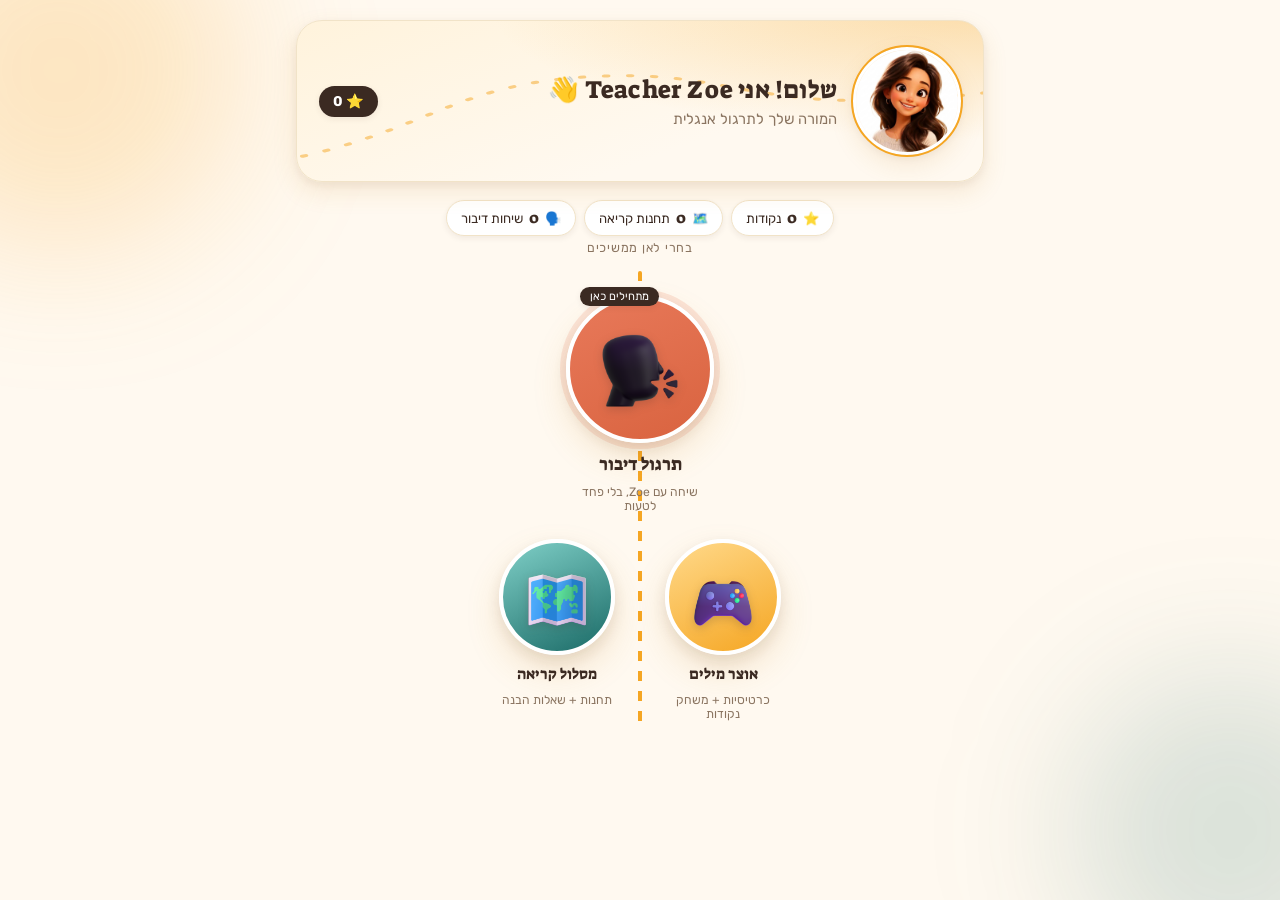
==== commit c79ee457: "Remove locked 'coming soon' bubble, enlarge avatars, replace hub icons with real 3D Fluent emoji ren" ====
--- a/static/index.html
+++ b/static/index.html
@@ -36,27 +36,22 @@
   <div class="hub">
     <a class="hub-node" href="speaking.html">
       <span class="hub-start-tag">מתחילים כאן</span>
-      <div class="hub-circle hub-circle-lg">🗣️</div>
+      <div class="hub-circle hub-circle-lg"><img src="img/icons/speaking_head_3d.png" alt=""></div>
       <div class="hub-label">תרגול דיבור</div>
       <div class="hub-sub">שיחה עם Zoe, בלי פחד לטעות</div>
     </a>
 
     <div class="hub-row">
       <a class="hub-node" href="vocab.html">
-        <div class="hub-circle hub-circle-md hub-circle-vocab">🎮</div>
+        <div class="hub-circle hub-circle-md hub-circle-vocab"><img src="img/icons/video_game_3d.png" alt=""></div>
         <div class="hub-label hub-label-md">אוצר מילים</div>
         <div class="hub-sub">כרטיסיות + משחק נקודות</div>
       </a>
       <a class="hub-node" href="reading.html">
-        <div class="hub-circle hub-circle-md hub-circle-reading">🗺️</div>
+        <div class="hub-circle hub-circle-md hub-circle-reading"><img src="img/icons/world_map_3d.png" alt=""></div>
         <div class="hub-label hub-label-md">מסלול קריאה</div>
         <div class="hub-sub">תחנות + שאלות הבנה</div>
       </a>
-    </div>
-
-    <div class="hub-node-locked">
-      <div class="hub-circle-locked">🔒</div>
-      <div class="hub-label-locked">עוד דרכים בקרוב...</div>
     </div>
   </div>
 </div>
--- a/static/css/styles.css
+++ b/static/css/styles.css
@@ -204,7 +204,7 @@
   gap: 16px;
 }
 
-.hero-header .zoe-avatar { width: 84px; height: 84px; }
+.hero-header .zoe-avatar { width: 108px; height: 108px; }
 
 .hero-header h1 {
   font-size: 1.55rem;
@@ -337,10 +337,16 @@
 
 .hub-node:active .hub-circle { transform: scale(0.93); }
 
+.hub-circle img {
+  width: 62%;
+  height: 62%;
+  object-fit: contain;
+  filter: drop-shadow(0 3px 5px rgba(59, 42, 34, 0.2));
+}
+
 .hub-circle-lg {
   width: 148px;
   height: 148px;
-  font-size: 3.4rem;
   background: linear-gradient(155deg, var(--terracotta) 0%, #D9633F 100%);
   box-shadow: var(--shadow-lift), 0 0 0 6px rgba(232, 121, 90, 0.16);
 }
@@ -348,7 +354,6 @@
 .hub-circle-md {
   width: 116px;
   height: 116px;
-  font-size: 2.4rem;
   box-shadow: var(--shadow-lift);
 }
 
@@ -559,15 +564,15 @@
 .msg-row-me { align-self: flex-end; }
 
 .msg-avatar {
-  width: 30px;
-  height: 30px;
-  min-width: 30px;
+  width: 40px;
+  height: 40px;
+  min-width: 40px;
   border-radius: 50%;
   flex-shrink: 0;
   display: flex;
   align-items: center;
   justify-content: center;
-  font-size: 0.95rem;
+  font-size: 1.2rem;
   background: var(--amber-soft);
   box-shadow: var(--shadow-sm);
   overflow: hidden;
@@ -862,6 +867,6 @@
   .wrap { padding: 14px 10px 50px; }
   .station-label { max-width: 110px; font-size: 0.78rem; }
   .quiz-prompt { font-size: 1.3rem; }
-  .hero-header .zoe-avatar { width: 68px; height: 68px; }
+  .hero-header .zoe-avatar { width: 86px; height: 86px; }
   .hero-header h1 { font-size: 1.3rem; }
 }
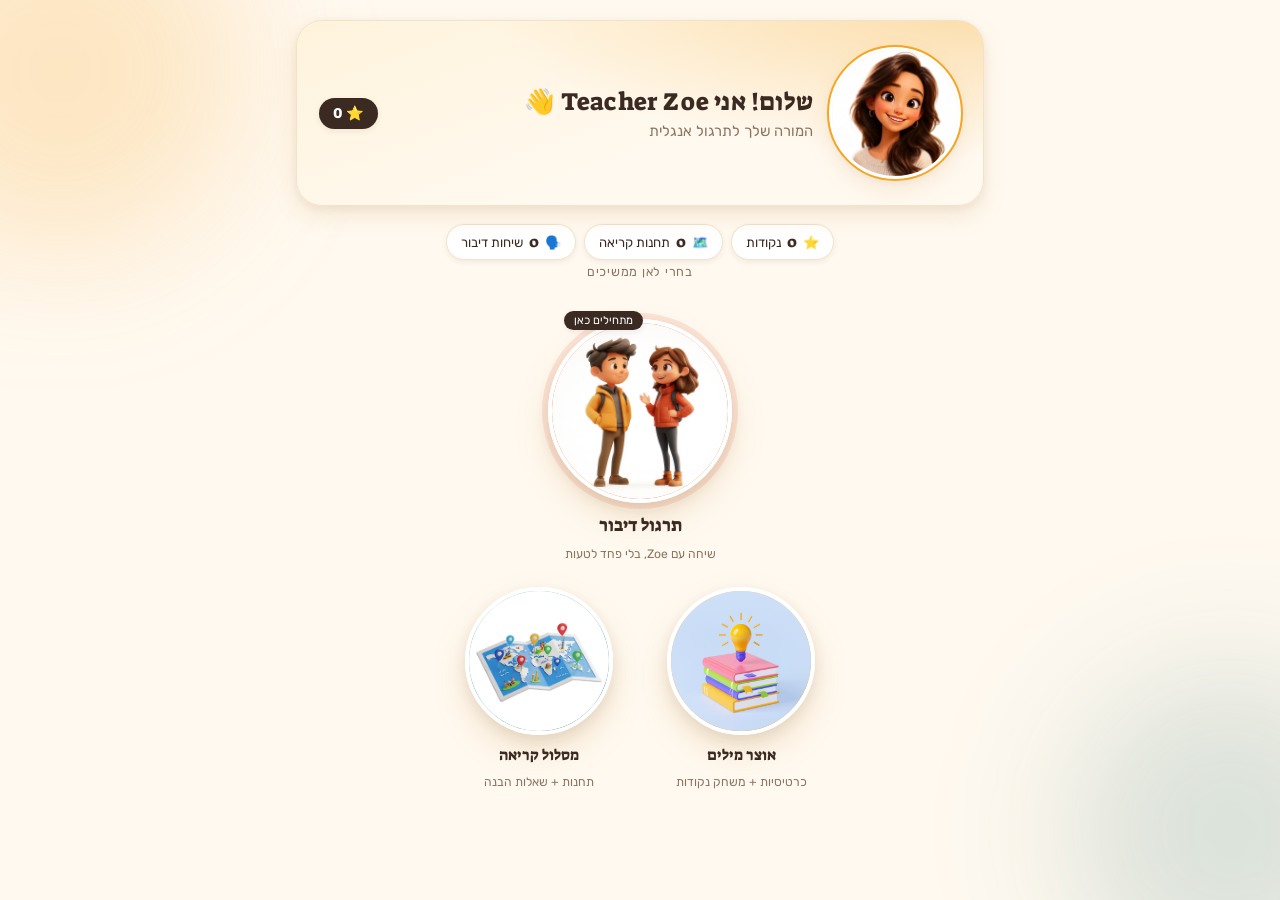
==== commit 913ece63: "Swap hub icons for real illustration photos (converted from AVIF), fix circle-clip bug, remove hero " ====
--- a/static/index.html
+++ b/static/index.html
@@ -12,10 +12,6 @@
 <body>
 <div class="wrap">
   <div class="hero-header">
-    <svg class="path-swoosh" viewBox="0 0 400 160" preserveAspectRatio="none" aria-hidden="true">
-      <path d="M-10,140 C80,110 90,60 180,55 C260,50 270,100 410,70"
-            fill="none" stroke="#F5A623" stroke-width="3" stroke-dasharray="2 12" stroke-linecap="round"/>
-    </svg>
     <div class="hero-row">
       <span class="zoe-avatar-wrap">
         <img class="zoe-avatar" src="img/zoe-avatar.png" alt="Teacher Zoe" width="84" height="84">
@@ -36,19 +32,19 @@
   <div class="hub">
     <a class="hub-node" href="speaking.html">
       <span class="hub-start-tag">מתחילים כאן</span>
-      <div class="hub-circle hub-circle-lg"><img src="img/icons/speaking_head_3d.png" alt=""></div>
+      <div class="hub-circle hub-circle-lg"><img src="img/icons/speaking_illustration.png" alt=""></div>
       <div class="hub-label">תרגול דיבור</div>
       <div class="hub-sub">שיחה עם Zoe, בלי פחד לטעות</div>
     </a>
 
     <div class="hub-row">
       <a class="hub-node" href="vocab.html">
-        <div class="hub-circle hub-circle-md hub-circle-vocab"><img src="img/icons/video_game_3d.png" alt=""></div>
+        <div class="hub-circle hub-circle-md hub-circle-vocab"><img src="img/icons/vocab_illustration.png" alt=""></div>
         <div class="hub-label hub-label-md">אוצר מילים</div>
         <div class="hub-sub">כרטיסיות + משחק נקודות</div>
       </a>
       <a class="hub-node" href="reading.html">
-        <div class="hub-circle hub-circle-md hub-circle-reading"><img src="img/icons/world_map_3d.png" alt=""></div>
+        <div class="hub-circle hub-circle-md hub-circle-reading"><img src="img/icons/reading_illustration.png" alt=""></div>
         <div class="hub-label hub-label-md">מסלול קריאה</div>
         <div class="hub-sub">תחנות + שאלות הבנה</div>
       </a>
--- a/static/css/styles.css
+++ b/static/css/styles.css
@@ -172,6 +172,7 @@
 @media (prefers-reduced-motion: reduce) {
   body.zoe-is-speaking .zoe-avatar-wrap .zoe-avatar { animation: none; }
   .zoe-wave i { animation: none; }
+  .hub-node { animation: none; opacity: 1; transform: none; }
 }
 
 /* ---------------- Dashboard hero ---------------- */
@@ -188,15 +189,6 @@
   box-shadow: var(--shadow);
 }
 
-.hero-header .path-swoosh {
-  position: absolute;
-  inset: 0;
-  width: 100%;
-  height: 100%;
-  opacity: 0.5;
-  pointer-events: none;
-}
-
 .hero-header .hero-row {
   position: relative;
   display: flex;
@@ -204,7 +196,7 @@
   gap: 16px;
 }
 
-.hero-header .zoe-avatar { width: 108px; height: 108px; }
+.hero-header .zoe-avatar { width: 132px; height: 132px; }
 
 .hero-header h1 {
   font-size: 1.55rem;
@@ -294,24 +286,11 @@
   padding: 30px 0 36px;
 }
 
-.hub::before {
-  content: "";
-  position: absolute;
-  top: 6px;
-  bottom: 26px;
-  left: 50%;
-  width: 4px;
-  transform: translateX(-50%);
-  background: repeating-linear-gradient(to bottom, var(--amber) 0 10px, transparent 10px 20px);
-  border-radius: 4px;
-  z-index: 0;
-}
-
 .hub-row {
   position: relative;
   z-index: 1;
   display: flex;
-  gap: 38px;
+  gap: 42px;
 }
 
 .hub-node {
@@ -320,10 +299,20 @@
   display: flex;
   flex-direction: column;
   align-items: center;
-  gap: 9px;
+  gap: 10px;
   text-decoration: none;
   color: var(--ink);
-  width: 128px;
+  width: 160px;
+  animation: hub-pop 0.5s ease both;
+}
+
+.hub > .hub-node { animation-delay: 0.05s; }
+.hub-row .hub-node:nth-child(1) { animation-delay: 0.18s; }
+.hub-row .hub-node:nth-child(2) { animation-delay: 0.3s; }
+
+@keyframes hub-pop {
+  from { opacity: 0; transform: translateY(16px) scale(0.92); }
+  to { opacity: 1; transform: translateY(0) scale(1); }
 }
 
 .hub-circle {
@@ -332,28 +321,29 @@
   align-items: center;
   justify-content: center;
   border: 4px solid #fff;
+  overflow: hidden;
   transition: transform 0.15s ease;
 }
 
 .hub-node:active .hub-circle { transform: scale(0.93); }
 
 .hub-circle img {
-  width: 62%;
-  height: 62%;
-  object-fit: contain;
-  filter: drop-shadow(0 3px 5px rgba(59, 42, 34, 0.2));
+  width: 100%;
+  height: 100%;
+  object-fit: cover;
+  object-position: center 42%;
 }
 
 .hub-circle-lg {
+  width: 184px;
+  height: 184px;
+  background: linear-gradient(155deg, var(--terracotta) 0%, #D9633F 100%);
+  box-shadow: var(--shadow-lift), 0 0 0 6px rgba(232, 121, 90, 0.16);
+}
+
+.hub-circle-md {
   width: 148px;
   height: 148px;
-  background: linear-gradient(155deg, var(--terracotta) 0%, #D9633F 100%);
-  box-shadow: var(--shadow-lift), 0 0 0 6px rgba(232, 121, 90, 0.16);
-}
-
-.hub-circle-md {
-  width: 116px;
-  height: 116px;
   box-shadow: var(--shadow-lift);
 }
 
@@ -389,40 +379,20 @@
   box-shadow: var(--shadow-sm);
 }
 
-.hub-node-locked {
-  position: relative;
-  z-index: 1;
-  display: flex;
-  flex-direction: column;
-  align-items: center;
-  gap: 7px;
-  width: 128px;
-}
-
-.hub-circle-locked {
-  width: 84px;
-  height: 84px;
-  border-radius: 50%;
-  background: #F1E7D2;
-  border: 3px dashed #DECBA0;
-  display: flex;
-  align-items: center;
-  justify-content: center;
-  font-size: 1.5rem;
-  color: #B7A480;
-}
-
-.hub-label-locked {
-  color: var(--ink-soft);
-  font-size: 0.78rem;
-  text-align: center;
-}
-
 @media (max-width: 380px) {
-  .hub-row { gap: 22px; }
-  .hub-node, .hub-node-locked { width: 108px; }
-  .hub-circle-lg { width: 130px; height: 130px; font-size: 2.9rem; }
-  .hub-circle-md { width: 100px; height: 100px; font-size: 2.1rem; }
+  .hub-row { gap: 24px; }
+  .hub-node { width: 132px; }
+  .hub-circle-lg { width: 156px; height: 156px; }
+  .hub-circle-md { width: 124px; height: 124px; }
+}
+
+/* Visible keyboard focus everywhere interactive */
+a:focus-visible,
+button:focus-visible,
+.quiz-choice:focus-visible,
+.category-chip:focus-visible {
+  outline: 3px solid var(--teal);
+  outline-offset: 2px;
 }
 
 .module-grid {
@@ -564,9 +534,9 @@
 .msg-row-me { align-self: flex-end; }
 
 .msg-avatar {
-  width: 40px;
-  height: 40px;
-  min-width: 40px;
+  width: 50px;
+  height: 50px;
+  min-width: 50px;
   border-radius: 50%;
   flex-shrink: 0;
   display: flex;
@@ -867,6 +837,6 @@
   .wrap { padding: 14px 10px 50px; }
   .station-label { max-width: 110px; font-size: 0.78rem; }
   .quiz-prompt { font-size: 1.3rem; }
-  .hero-header .zoe-avatar { width: 86px; height: 86px; }
+  .hero-header .zoe-avatar { width: 104px; height: 104px; }
   .hero-header h1 { font-size: 1.3rem; }
 }
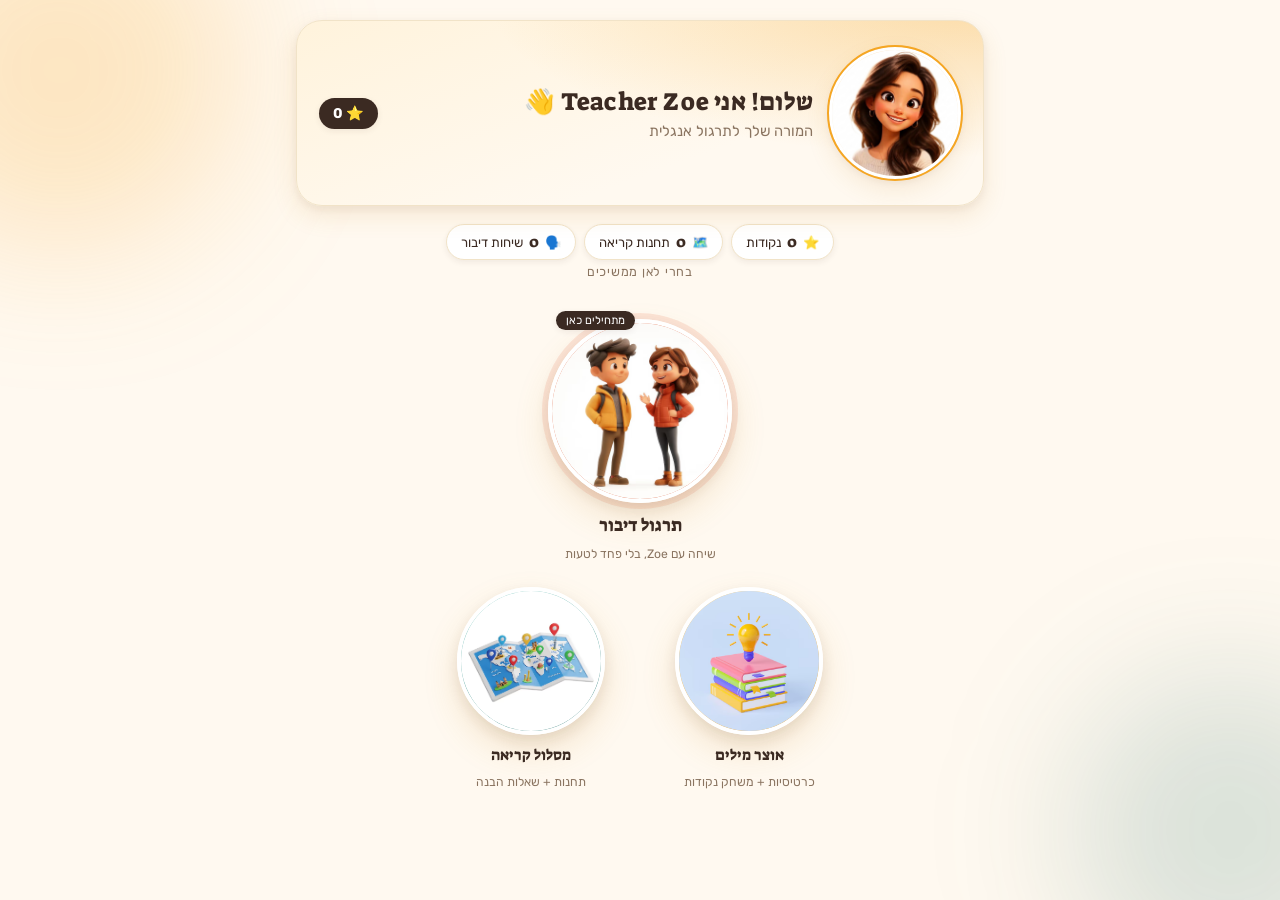
==== commit 50d1ce9a: "Vocab cards show example sentence (bold word) + Hebrew sentence translation; add server-side activit" ====
--- a/static/index.html
+++ b/static/index.html
@@ -52,8 +52,10 @@
   </div>
 </div>
 
+<script src="js/track.js"></script>
 <script src="js/progress.js"></script>
 <script>
+  Track.pageView("index");
   const summary = ZoeProgress.getSummary();
   document.getElementById("points-pill").textContent = `⭐ ${summary.points}`;
 
--- a/static/css/styles.css
+++ b/static/css/styles.css
@@ -178,9 +178,9 @@
 /* ---------------- Dashboard hero ---------------- */
 .hero-header {
   position: relative;
-  border-radius: 26px;
-  padding: 26px 22px;
-  margin-bottom: 18px;
+  border-radius: 22px;
+  padding: 18px 16px;
+  margin-bottom: 14px;
   overflow: hidden;
   background:
     radial-gradient(120% 140% at 100% -10%, rgba(245, 166, 35, 0.35), transparent 60%),
@@ -196,7 +196,15 @@
   gap: 16px;
 }
 
-.hero-header .zoe-avatar { width: 132px; height: 132px; }
+/* Mobile-first: comfortable phone size by default, roomier on tablet/desktop */
+.hero-header .zoe-avatar { width: 92px; height: 92px; }
+header.top-bar .zoe-avatar { width: 64px; height: 64px; }
+
+@media (min-width: 600px) {
+  .hero-header { padding: 26px 22px; margin-bottom: 18px; border-radius: 26px; }
+  .hero-header .zoe-avatar { width: 132px; height: 132px; }
+  header.top-bar .zoe-avatar { width: 82px; height: 82px; }
+}
 
 .hero-header h1 {
   font-size: 1.55rem;
@@ -282,15 +290,19 @@
   display: flex;
   flex-direction: column;
   align-items: center;
-  gap: 26px;
-  padding: 30px 0 36px;
+  gap: 18px;
+  padding: 18px 0 26px;
+}
+
+@media (min-width: 600px) {
+  .hub { gap: 26px; padding: 30px 0 36px; }
 }
 
 .hub-row {
   position: relative;
   z-index: 1;
   display: flex;
-  gap: 42px;
+  gap: 20px;
 }
 
 .hub-node {
@@ -302,8 +314,13 @@
   gap: 10px;
   text-decoration: none;
   color: var(--ink);
-  width: 160px;
+  width: 132px;
   animation: hub-pop 0.5s ease both;
+}
+
+@media (min-width: 600px) {
+  .hub-row { gap: 42px; }
+  .hub-node { width: 176px; }
 }
 
 .hub > .hub-node { animation-delay: 0.05s; }
@@ -335,16 +352,21 @@
 }
 
 .hub-circle-lg {
-  width: 184px;
-  height: 184px;
+  width: 148px;
+  height: 148px;
   background: linear-gradient(155deg, var(--terracotta) 0%, #D9633F 100%);
   box-shadow: var(--shadow-lift), 0 0 0 6px rgba(232, 121, 90, 0.16);
 }
 
 .hub-circle-md {
-  width: 148px;
-  height: 148px;
+  width: 118px;
+  height: 118px;
   box-shadow: var(--shadow-lift);
+}
+
+@media (min-width: 600px) {
+  .hub-circle-lg { width: 184px; height: 184px; }
+  .hub-circle-md { width: 148px; height: 148px; }
 }
 
 .hub-circle-vocab { background: linear-gradient(155deg, #FFD98A 0%, var(--amber) 100%); }
@@ -377,13 +399,6 @@
   border-radius: 999px;
   z-index: 2;
   box-shadow: var(--shadow-sm);
-}
-
-@media (max-width: 380px) {
-  .hub-row { gap: 24px; }
-  .hub-node { width: 132px; }
-  .hub-circle-lg { width: 156px; height: 156px; }
-  .hub-circle-md { width: 124px; height: 124px; }
 }
 
 /* Visible keyboard focus everywhere interactive */
@@ -654,8 +669,11 @@
 }
 
 .flashcard .word { font-size: 1.9rem; font-weight: 700; font-family: var(--font-display); direction: ltr; }
-.flashcard .example { font-size: 0.95rem; color: var(--ink-soft); direction: ltr; }
+.flashcard .example,
+.flashcard .example-front { font-size: 0.95rem; color: var(--ink-soft); direction: ltr; text-align: center; }
+.flashcard .example-front b { color: var(--ink); font-weight: 700; }
 .flashcard .translation { font-size: 1.25rem; color: var(--teal-deep); font-weight: 700; font-family: var(--font-display); }
+.flashcard .example-translation { font-size: 0.95rem; color: var(--ink-soft); direction: rtl; text-align: center; }
 .flashcard .hint { font-size: 0.8rem; color: var(--ink-soft); margin-top: 8px; }
 
 .card-nav {
@@ -837,6 +855,5 @@
   .wrap { padding: 14px 10px 50px; }
   .station-label { max-width: 110px; font-size: 0.78rem; }
   .quiz-prompt { font-size: 1.3rem; }
-  .hero-header .zoe-avatar { width: 104px; height: 104px; }
   .hero-header h1 { font-size: 1.3rem; }
 }
